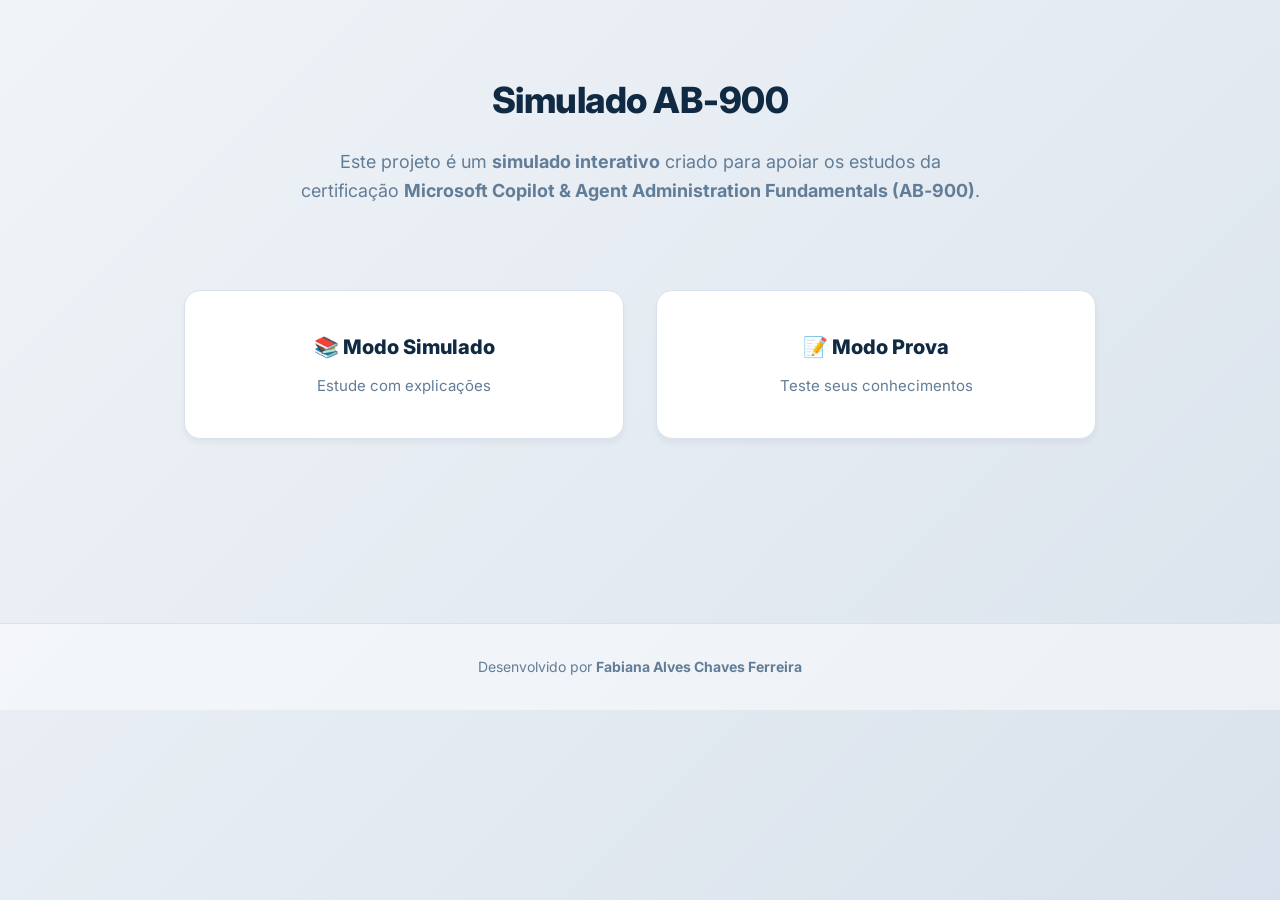
==== index.html @ 9e8fbb2b "Primeira versão do Simulado AB-900" ====
<!DOCTYPE html>
<html lang="pt-BR">
<head>
  <meta charset="UTF-8" />
  <meta name="viewport" content="width=device-width, initial-scale=1.0" />
  <title>Simulado AB‑900</title>
  <link rel="stylesheet" href="styles.css" />
</head>
<body class="bg">
  <main class="container center">
    <h1>Simulado AB‑900</h1>

    <p class="subtitle">
      Este projeto é um <strong>simulado interativo</strong> criado para apoiar os estudos da certificação
      <strong>Microsoft Copilot &amp; Agent Administration Fundamentals (AB‑900)</strong>.
      <br><br>
      
    </p>

    <section class="card-grid">
      <a class="card-btn" href="simulado.html">
        📚 Modo Simulado
        <span>Estude com explicações</span>
      </a>

      <a class="card-btn" href="prova.html">
        📝 Modo Prova
        <span>Teste seus conhecimentos</span>
      </a>
    </section>
  </main>

  <footer>
    Desenvolvido por <strong>Fabiana Alves Chaves Ferreira</strong>
  </footer>
</body>
</html>
---- styles.css ----
@import url("https://fonts.googleapis.com/css2?family=Inter:wght@400;500;600;700;800&display=swap");

/* ============================
   DESIGN TOKENS (Modern & Professional)
============================ */
:root {
  /* Cores de Marca (Vibrantes e Amigáveis) */
  --brand-primary: #1a73e8; /* Azul moderno, estilo Google/SaaS */
  --brand-primary-hover: #1557b0;
  --brand-secondary: #e8f0fe; /* Azul claríssimo para fundos/hovers */

  /* Cores de Fundo (Profundidade e Vida) */
  --bg-page: #f0f4f8; /* Cinza-azulado muito claro */
  --bg-gradient: linear-gradient(135deg, #f0f4f8 0%, #d9e2ec 100%);
  --bg-card: #ffffff;
  --bg-header: #ffffff;

  /* Cores de Texto (Leitura Confortável) */
  --text-main: #102a43; /* Azul escuro, menos agressivo que preto */
  --text-muted: #627d98;
  --text-inverse: #ffffff;

  /* Cores de Estado (Acessíveis) */
  --state-success: #198754;
  --state-danger: #d93025;
  --state-warning: #f9ab00;

  /* Bordas e Sombras (Soft & Round) */
  --border-color: #d9e2ec;
  --radius-sm: 8px; /* Arredondamento suave para botões */
  --radius-md: 16px; /* Arredondamento elegante para cards */
  --radius-lg: 24px; /* Arredondamento para modais */
  
  /* Sombras Projetadas (Efeito de Elevação Suave) */
  --shadow-sm: 0 4px 6px rgba(16, 42, 67, 0.05);
  --shadow-md: 0 10px 20px rgba(16, 42, 67, 0.08);
  --shadow-lg: 0 20px 40px rgba(16, 42, 67, 0.12);

  /* Layout */
  --max-width: 960px; /* Um pouco mais largo para respiro */
  --spacing-xl: 48px;
}

/* ============================
   RESET & BASE
============================ */
* { box-sizing: border-box; }

body {
  margin: 0;
  font-family: "Inter", -apple-system, sans-serif;
  background: var(--bg-page);
  background-image: var(--bg-gradient);
  color: var(--text-main);
  line-height: 1.6;
  -webkit-font-smoothing: antialiased;
  min-height: 100vh;
}

.container {
  max-width: var(--max-width);
  margin: 0 auto;
  padding: var(--spacing-xl) 24px;
}

.center { text-align: center; }

/* ============================
   TIPOGRAFIA (Hierarquia Clara)
============================ */
h1 { font-size: 36px; font-weight: 800; color: #102a43; margin-bottom: 16px; letter-spacing: -0.5px; }
h2 { font-size: 28px; font-weight: 700; color: #102a43; margin-bottom: 12px; }
.subtitle { color: var(--text-muted); font-size: 18px; margin-bottom: 40px; max-width: 700px; margin-left: auto; margin-right: auto; }

/* ============================
   BOTÕES & AÇÕES (Arredondados e Vivos)
============================ */
.actions { display: flex; gap: 16px; margin-top: 32px; justify-content: center; flex-wrap: wrap; }

button, .link-btn {
  font-family: inherit;
  font-size: 15px;
  font-weight: 600;
  padding: 12px 32px;
  cursor: pointer;
  border-radius: 30px; /* Botões pílula = super moderno */
  border: 2px solid transparent;
  transition: all 0.25s ease;
  text-decoration: none;
  display: inline-flex;
  align-items: center;
  justify-content: center;
  letter-spacing: 0.2px;
}

.primary { background: var(--brand-primary); color: white; box-shadow: 0 4px 12px rgba(26, 115, 232, 0.2); }
.primary:hover { background: var(--brand-primary-hover); transform: translateY(-2px); box-shadow: 0 6px 16px rgba(26, 115, 232, 0.3); }

.ghost { background: white; color: var(--brand-primary); border-color: var(--brand-primary); }
.ghost:hover { background: var(--brand-secondary); }

.link-btn { background: #e0e6ed; color: #102a43; font-size: 14px; padding: 10px 24px; }
.link-btn:hover { background: #cedbe9; }

/* ============================
   GRID DE MODOS (HOME) - Elegant Cards
============================ */
.card-grid {
  display: grid;
  grid-template-columns: repeat(auto-fit, minmax(300px, 1fr));
  gap: 32px;
  margin: 56px 0;
}

.card-btn {
  background: var(--bg-card);
  padding: 40px;
  border-radius: var(--radius-md);
  border: 1px solid var(--border-color);
  box-shadow: var(--shadow-sm);
  text-decoration: none;
  color: var(--text-main);
  font-weight: 800;
  font-size: 20px;
  display: flex;
  flex-direction: column;
  gap: 12px;
  transition: all 0.3s ease;
  position: relative;
  overflow: hidden;
}

.card-btn::after {
  content: '';
  position: absolute;
  bottom: 0; left: 0; width: 100%; height: 4px;
  background: var(--brand-primary);
  transform: scaleX(0);
  transition: transform 0.3s ease;
}

.card-btn:hover {
  transform: translateY(-8px);
  box-shadow: var(--shadow-lg);
  border-color: var(--brand-primary);
}

.card-btn:hover::after { transform: scaleX(1); }

.card-btn span {
  font-weight: 400;
  font-size: 15px;
  color: var(--text-muted);
  line-height: 1.5;
}

/* ============================
   QUESTÕES (OPÇÕES) - Clean & Interactive
============================ */
.question-card {
  background: white;
  padding: 32px;
  border-radius: var(--radius-md);
  border: 1px solid var(--border-color);
  box-shadow: var(--shadow-md);
  margin-bottom: 24px;
}

/* Estilizando as opções que o JS provavelmente gera dentro do container */
.option-btn {
  display: block;
  width: 100%;
  padding: 16px 20px;
  margin-bottom: 12px;
  background: #fff;
  border: 1px solid var(--border-color);
  text-align: left;
  cursor: pointer;
  font-size: 16px;
  border-radius: var(--radius-sm);
  transition: all 0.2s ease;
  position: relative;
}

.option-btn:hover { border-color: var(--brand-primary); background: #f8faff; }

.option-btn.selected {
  border-color: var(--brand-primary);
  background: #f1f8ff;
  border-width: 2px;
  font-weight: 600;
  color: var(--brand-primary);
}

/* ============================
   TIMER & STATUS - Modern Digital
============================ */
.timer {
  background: #102a43;
  color: #fff;
  display: inline-flex;
  padding: 8px 20px;
  font-family: 'Inter', sans-serif; /* Usando Inter para um visual moderno */
  font-weight: 700;
  font-size: 20px;
  margin-bottom: 24px;
  border-radius: 40px;
  box-shadow: 0 4px 12px rgba(16, 42, 67, 0.2);
  letter-spacing: 1px;
}

/* ============================
   MODAL (RESULTADO) - Soft & Centered
============================ */
.modal {
  position: fixed;
  inset: 0;
  background: rgba(16, 42, 67, 0.6); /* Azul escuro translúcido */
  display: flex;
  align-items: center;
  justify-content: center;
  z-index: 1000;
  padding: 24px;
  backdrop-filter: blur(4px); /* Efeito de vidro borrado ao fundo */
}

.modal.hidden { display: none; }

.modal-card {
  background: white;
  width: 100%;
  max-width: 520px;
  border-radius: var(--radius-lg);
  box-shadow: var(--shadow-lg);
  overflow: hidden;
  animation: modalIn 0.4s cubic-bezier(0.165, 0.84, 0.44, 1);
}

@keyframes modalIn {
  from { transform: translateY(30px) scale(0.95); opacity: 0; }
  to { transform: translateY(0) scale(1); opacity: 1; }
}

.modal-header {
  padding: 20px 32px;
  background: #f8faff;
  border-bottom: 1px solid var(--border-color);
  display: flex;
  justify-content: space-between;
  align-items: center;
}

.modal-title { font-size: 20px; font-weight: 800; color: #102a43; }

.modal-body { padding: 40px 32px; text-align: center; }

.modal-actions {
  padding: 20px 32px;
  background: #f8faff;
  display: flex;
  justify-content: flex-end;
  gap: 16px;
  border-top: 1px solid var(--border-color);
}

.modal-close {
  background: none; border: none; font-size: 24px; cursor: pointer; color: var(--text-muted); transition: color 0.2s;
}
.modal-close:hover { color: var(--brand-primary); }

/* ============================
   FOOTER
============================ */
footer {
  margin-top: 80px;
  padding: 32px;
  border-top: 1px solid var(--border-color);
  text-align: center;
  font-size: 14px;
  color: var(--text-muted);
  background: rgba(255,255,255,0.5);
}

/* UTILIDADES */
.hidden { display: none; }
.card { background: white; padding: 24px; border-radius: var(--radius-md); border: 1px solid var(--border-color); box-shadow: var(--shadow-sm); }

/* RESPONSIVO */
@media (max-width: 600px) {
  .card-grid { grid-template-columns: 1fr; gap: 24px; }
  .card-btn { padding: 32px; }
  h1 { font-size: 28px; }
  .subtitle { font-size: 16px; }
}
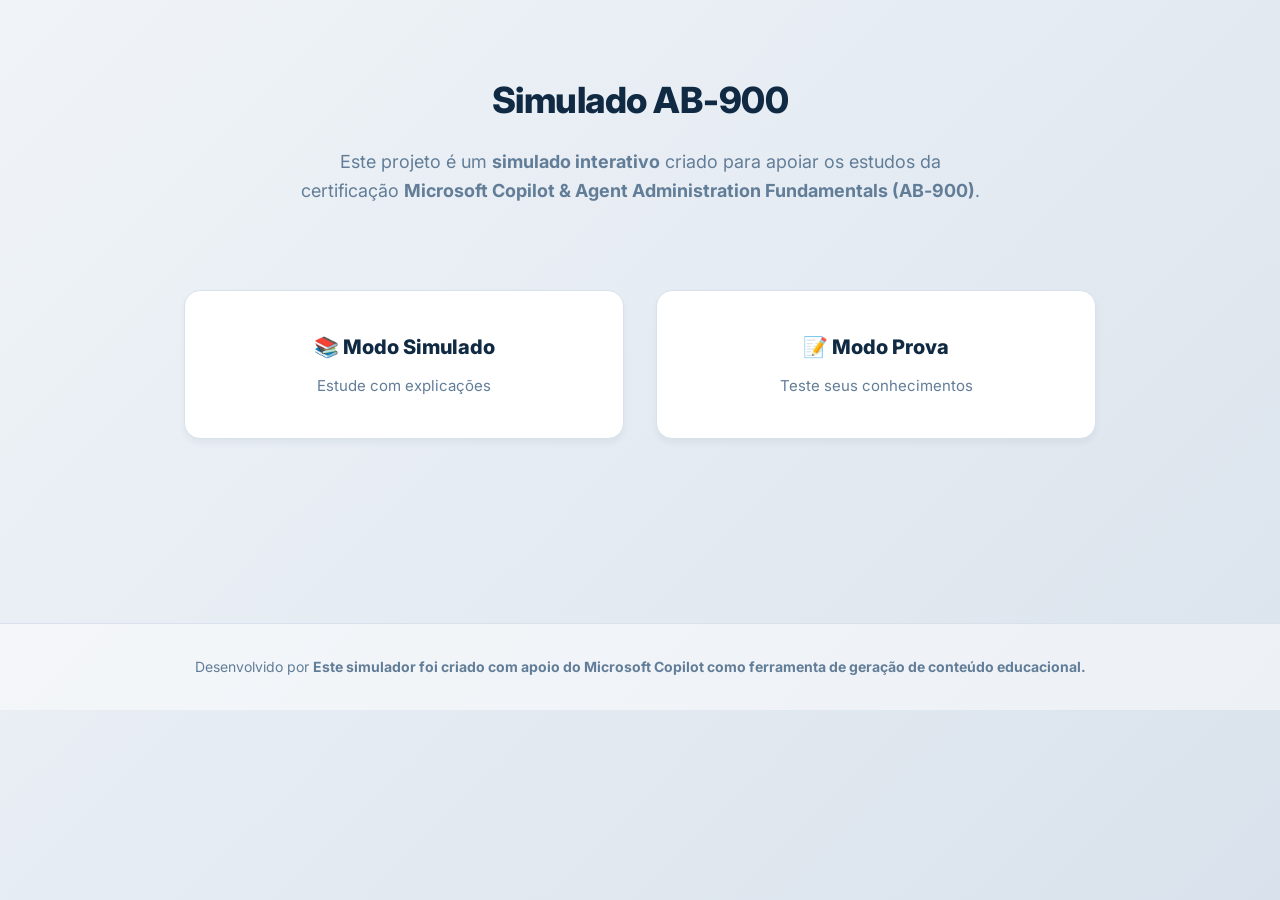
==== commit 87876e7c: "Atualização do Index" ====
--- a/index.html
+++ b/index.html
@@ -31,7 +31,7 @@
   </main>
 
   <footer>
-    Desenvolvido por <strong>Fabiana Alves Chaves Ferreira</strong>
+    Desenvolvido por <strong>Este simulador foi criado com apoio do Microsoft Copilot como ferramenta de geração de conteúdo educacional.</strong>
   </footer>
 </body>
 </html>
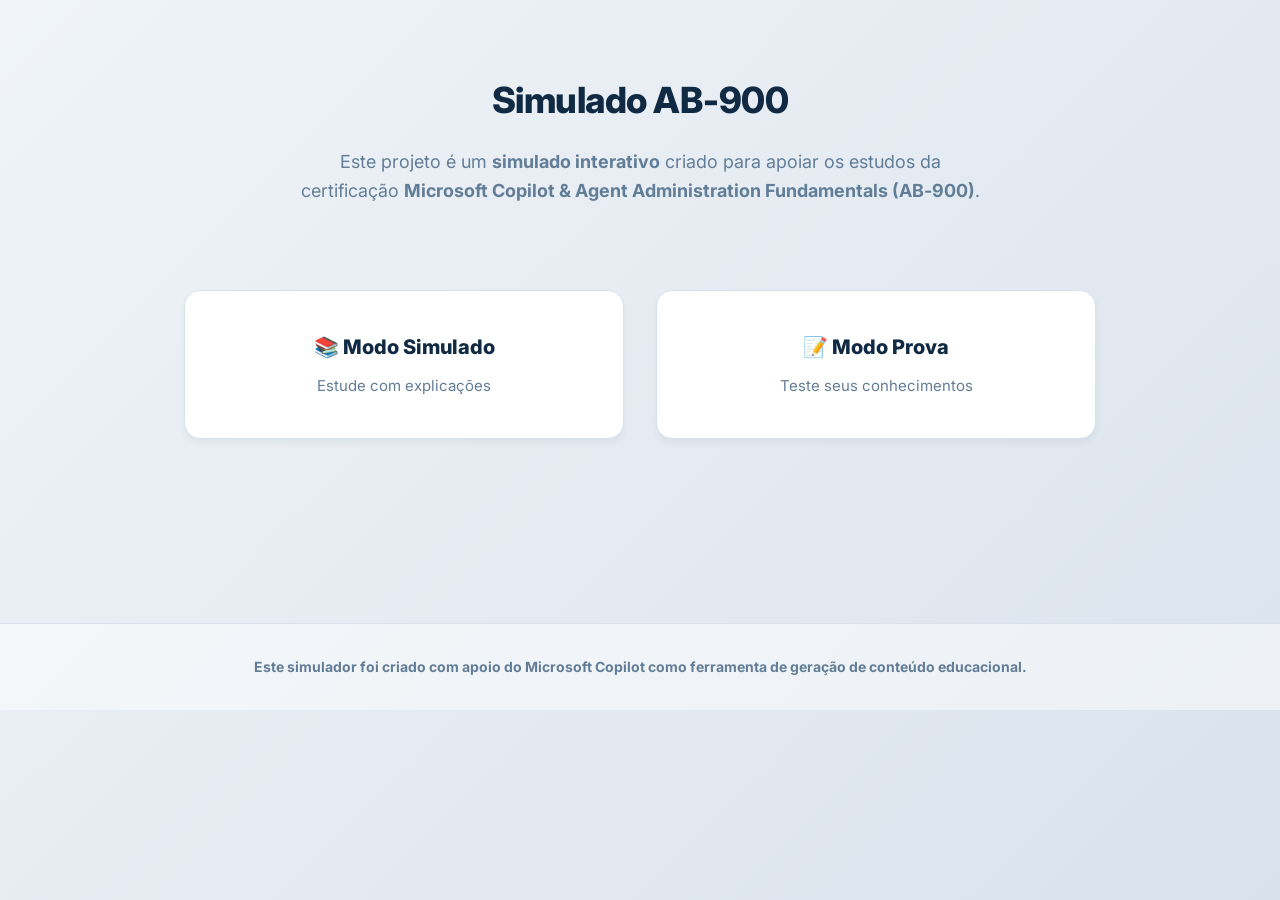
==== commit 73a27a16: "Atualização do index" ====
--- a/index.html
+++ b/index.html
@@ -31,7 +31,7 @@
   </main>
 
   <footer>
-    Desenvolvido por <strong>Este simulador foi criado com apoio do Microsoft Copilot como ferramenta de geração de conteúdo educacional.</strong>
+     <strong>Este simulador foi criado com apoio do Microsoft Copilot como ferramenta de geração de conteúdo educacional.</strong>
   </footer>
 </body>
 </html>
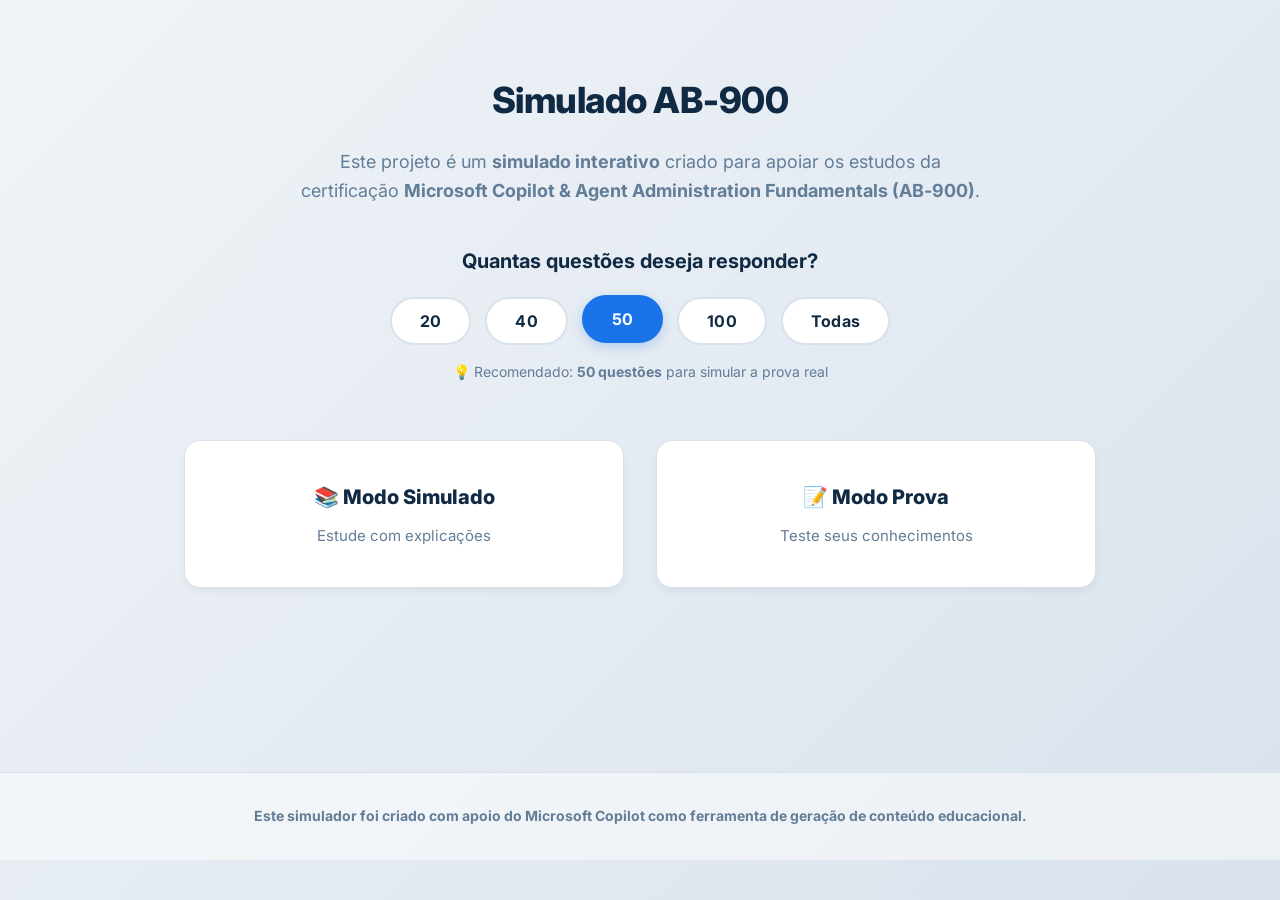
==== commit 081d547f: "Atualização do Simulado" ====
--- a/index.html
+++ b/index.html
@@ -13,17 +13,28 @@
     <p class="subtitle">
       Este projeto é um <strong>simulado interativo</strong> criado para apoiar os estudos da certificação
       <strong>Microsoft Copilot &amp; Agent Administration Fundamentals (AB‑900)</strong>.
-      <br><br>
-      
     </p>
 
+    <!-- SELETOR DE QUANTIDADE -->
+    <section class="qty-section">
+      <h2 class="qty-title">Quantas questões deseja responder?</h2>
+      <div class="qty-grid">
+        <button class="qty-btn" data-qty="20" onclick="selectQty(20)">20</button>
+        <button class="qty-btn" data-qty="40" onclick="selectQty(40)">40</button>
+        <button class="qty-btn active" data-qty="50" onclick="selectQty(50)">50</button>
+        <button class="qty-btn" data-qty="100" onclick="selectQty(100)">100</button>
+        <button class="qty-btn" data-qty="0" onclick="selectQty(0)">Todas</button>
+      </div>
+      <p class="qty-hint">💡 Recomendado: <strong>50 questões</strong> para simular a prova real</p>
+    </section>
+
     <section class="card-grid">
-      <a class="card-btn" href="simulado.html">
+      <a class="card-btn" id="linkSimulado" href="simulado.html?qty=50">
         📚 Modo Simulado
         <span>Estude com explicações</span>
       </a>
 
-      <a class="card-btn" href="prova.html">
+      <a class="card-btn" id="linkProva" href="prova.html?qty=50">
         📝 Modo Prova
         <span>Teste seus conhecimentos</span>
       </a>
@@ -33,5 +44,16 @@
   <footer>
      <strong>Este simulador foi criado com apoio do Microsoft Copilot como ferramenta de geração de conteúdo educacional.</strong>
   </footer>
+
+  <script>
+    function selectQty(qty) {
+      document.querySelectorAll('.qty-btn').forEach(btn => {
+        btn.classList.toggle('active', parseInt(btn.dataset.qty) === qty);
+      });
+      var param = qty === 0 ? '' : '?qty=' + qty;
+      document.getElementById('linkSimulado').href = 'simulado.html' + param;
+      document.getElementById('linkProva').href = 'prova.html' + param;
+    }
+  </script>
 </body>
 </html>
--- a/styles.css
+++ b/styles.css
@@ -27,9 +27,9 @@
 
   /* Bordas e Sombras (Soft & Round) */
   --border-color: #d9e2ec;
-  --radius-sm: 8px; /* Arredondamento suave para botões */
-  --radius-md: 16px; /* Arredondamento elegante para cards */
-  --radius-lg: 24px; /* Arredondamento para modais */
+  --radius-sm: 8px;
+  --radius-md: 16px;
+  --radius-lg: 24px;
   
   /* Sombras Projetadas (Efeito de Elevação Suave) */
   --shadow-sm: 0 4px 6px rgba(16, 42, 67, 0.05);
@@ -37,7 +37,7 @@
   --shadow-lg: 0 20px 40px rgba(16, 42, 67, 0.12);
 
   /* Layout */
-  --max-width: 960px; /* Um pouco mais largo para respiro */
+  --max-width: 960px;
   --spacing-xl: 48px;
 }
 
@@ -83,7 +83,7 @@
   font-weight: 600;
   padding: 12px 32px;
   cursor: pointer;
-  border-radius: 30px; /* Botões pílula = super moderno */
+  border-radius: 30px;
   border: 2px solid transparent;
   transition: all 0.25s ease;
   text-decoration: none;
@@ -155,6 +155,61 @@
 }
 
 /* ============================
+   SELETOR DE QUANTIDADE (HOME)
+============================ */
+.qty-section {
+  margin-top: 8px;
+  margin-bottom: 0;
+}
+
+.qty-title {
+  font-size: 20px;
+  font-weight: 700;
+  color: var(--text-main);
+  margin-bottom: 20px;
+}
+
+.qty-grid {
+  display: flex;
+  gap: 14px;
+  justify-content: center;
+  flex-wrap: wrap;
+}
+
+.qty-btn {
+  background: white;
+  color: var(--text-main);
+  border: 2px solid var(--border-color);
+  padding: 12px 28px;
+  font-size: 16px;
+  font-weight: 700;
+  border-radius: 30px;
+  cursor: pointer;
+  transition: all 0.25s ease;
+  min-width: 80px;
+}
+
+.qty-btn:hover {
+  border-color: var(--brand-primary);
+  background: var(--brand-secondary);
+  color: var(--brand-primary);
+}
+
+.qty-btn.active {
+  background: var(--brand-primary);
+  color: white;
+  border-color: var(--brand-primary);
+  box-shadow: 0 4px 12px rgba(26, 115, 232, 0.25);
+  transform: translateY(-2px);
+}
+
+.qty-hint {
+  margin-top: 16px;
+  font-size: 14px;
+  color: var(--text-muted);
+}
+
+/* ============================
    QUESTÕES (OPÇÕES) - Clean & Interactive
 ============================ */
 .question-card {
@@ -166,7 +221,6 @@
   margin-bottom: 24px;
 }
 
-/* Estilizando as opções que o JS provavelmente gera dentro do container */
 .option-btn {
   display: block;
   width: 100%;
@@ -200,7 +254,7 @@
   color: #fff;
   display: inline-flex;
   padding: 8px 20px;
-  font-family: 'Inter', sans-serif; /* Usando Inter para um visual moderno */
+  font-family: 'Inter', sans-serif;
   font-weight: 700;
   font-size: 20px;
   margin-bottom: 24px;
@@ -215,13 +269,13 @@
 .modal {
   position: fixed;
   inset: 0;
-  background: rgba(16, 42, 67, 0.6); /* Azul escuro translúcido */
+  background: rgba(16, 42, 67, 0.6);
   display: flex;
   align-items: center;
   justify-content: center;
   z-index: 1000;
   padding: 24px;
-  backdrop-filter: blur(4px); /* Efeito de vidro borrado ao fundo */
+  backdrop-filter: blur(4px);
 }
 
 .modal.hidden { display: none; }
@@ -291,4 +345,6 @@
   .card-btn { padding: 32px; }
   h1 { font-size: 28px; }
   .subtitle { font-size: 16px; }
+  .qty-grid { gap: 10px; }
+  .qty-btn { padding: 10px 20px; font-size: 14px; min-width: 60px; }
 }
